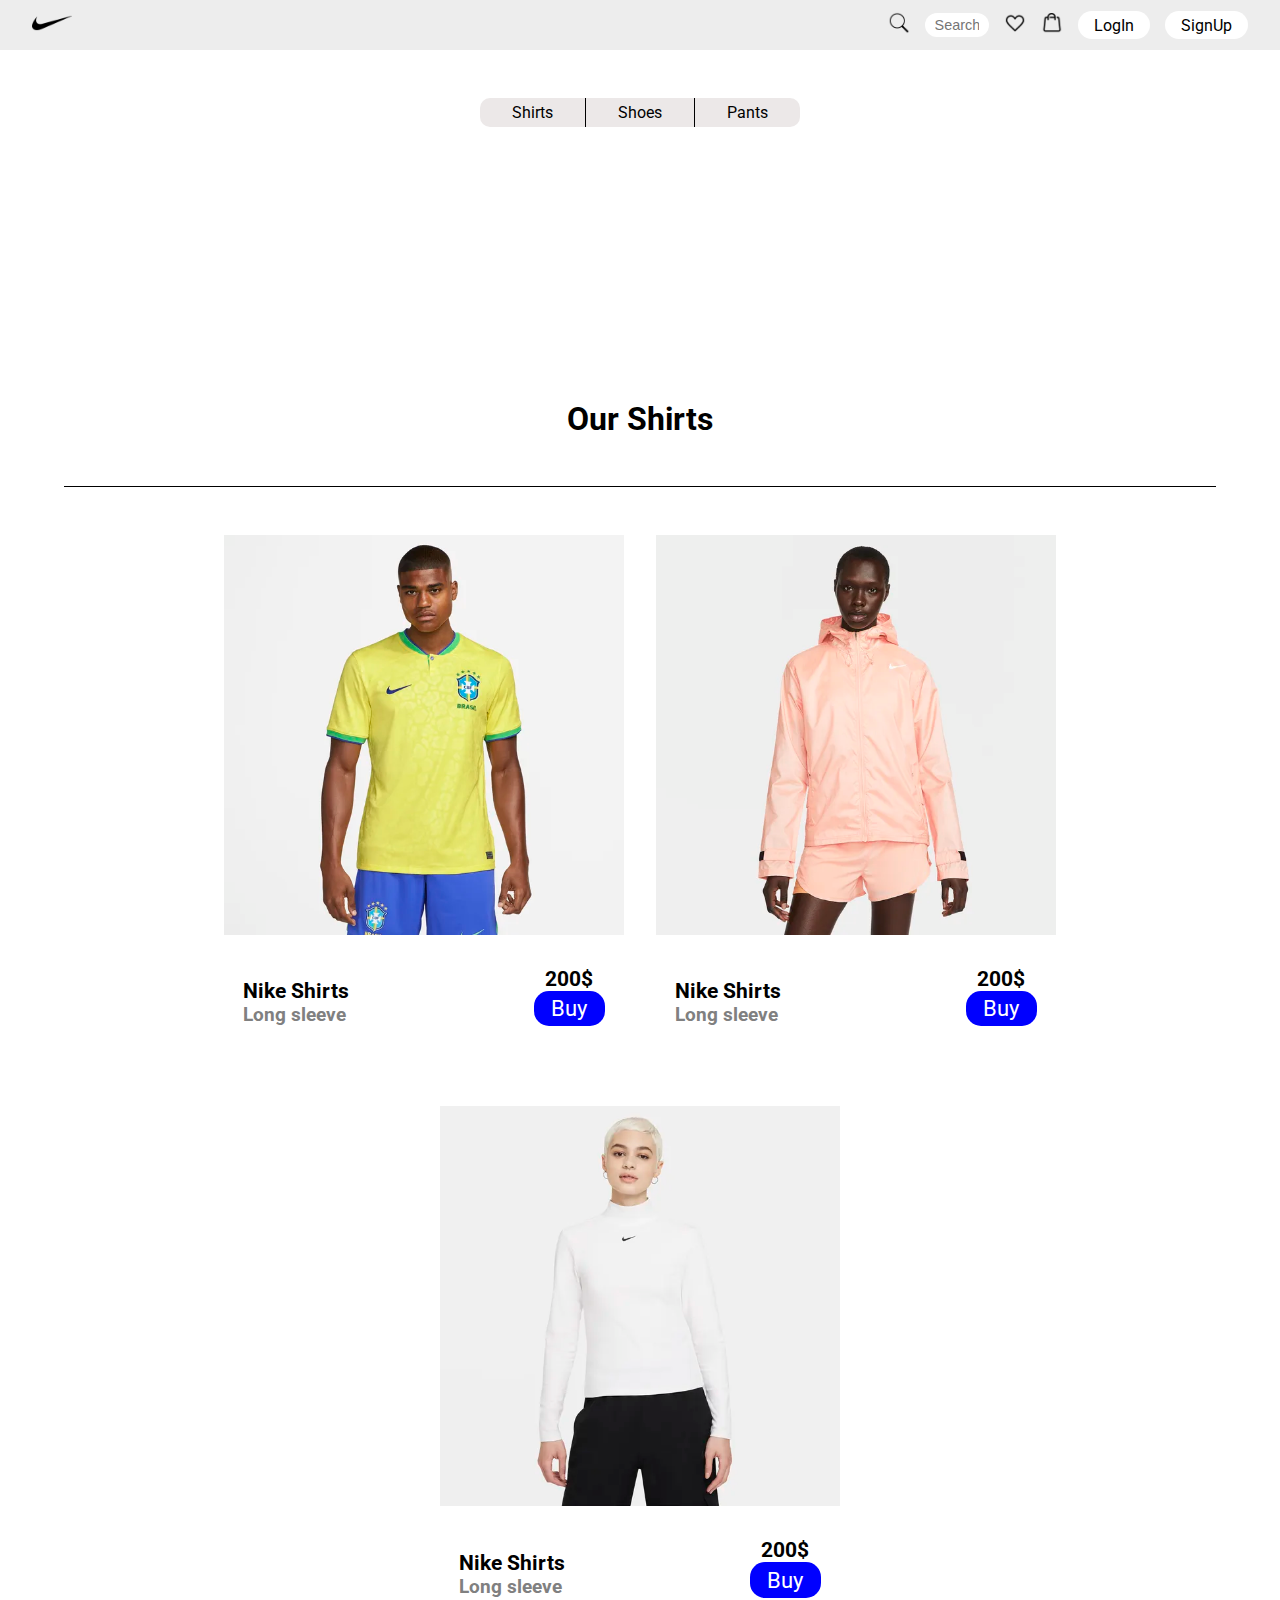
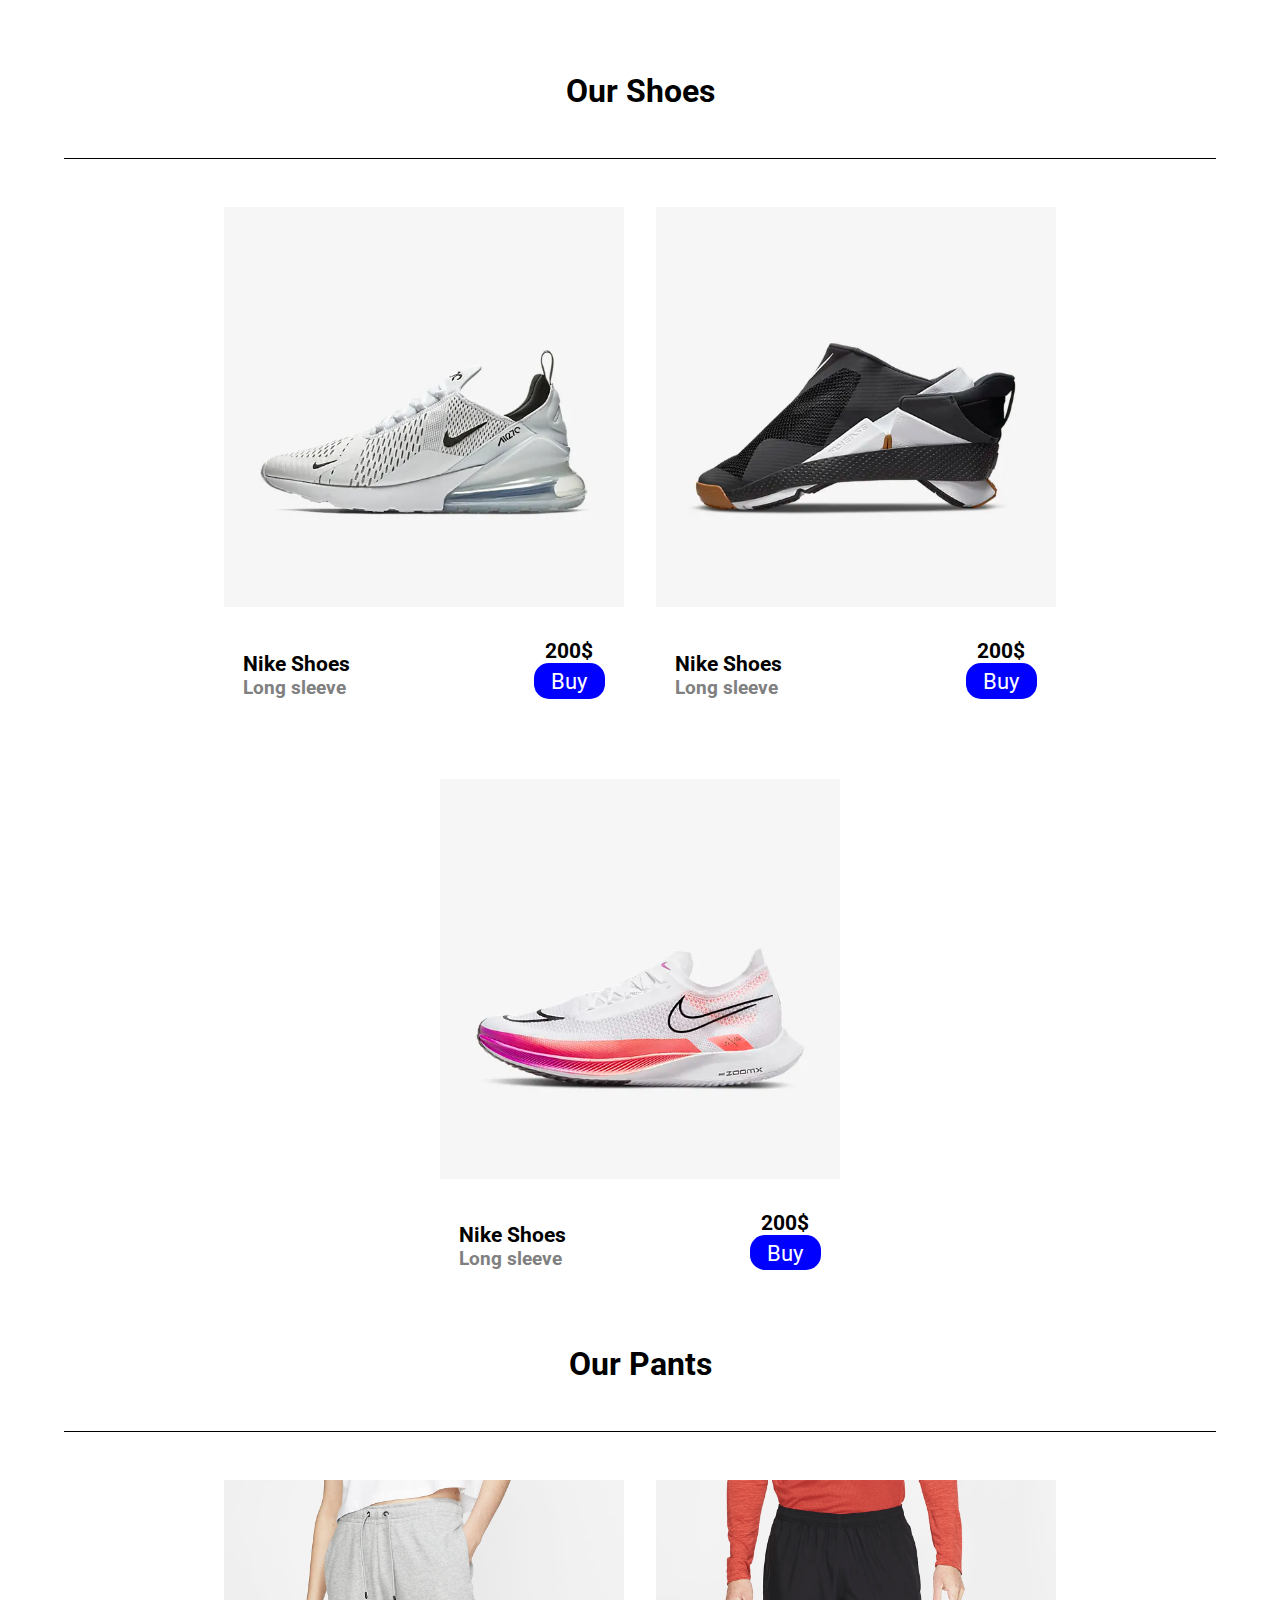
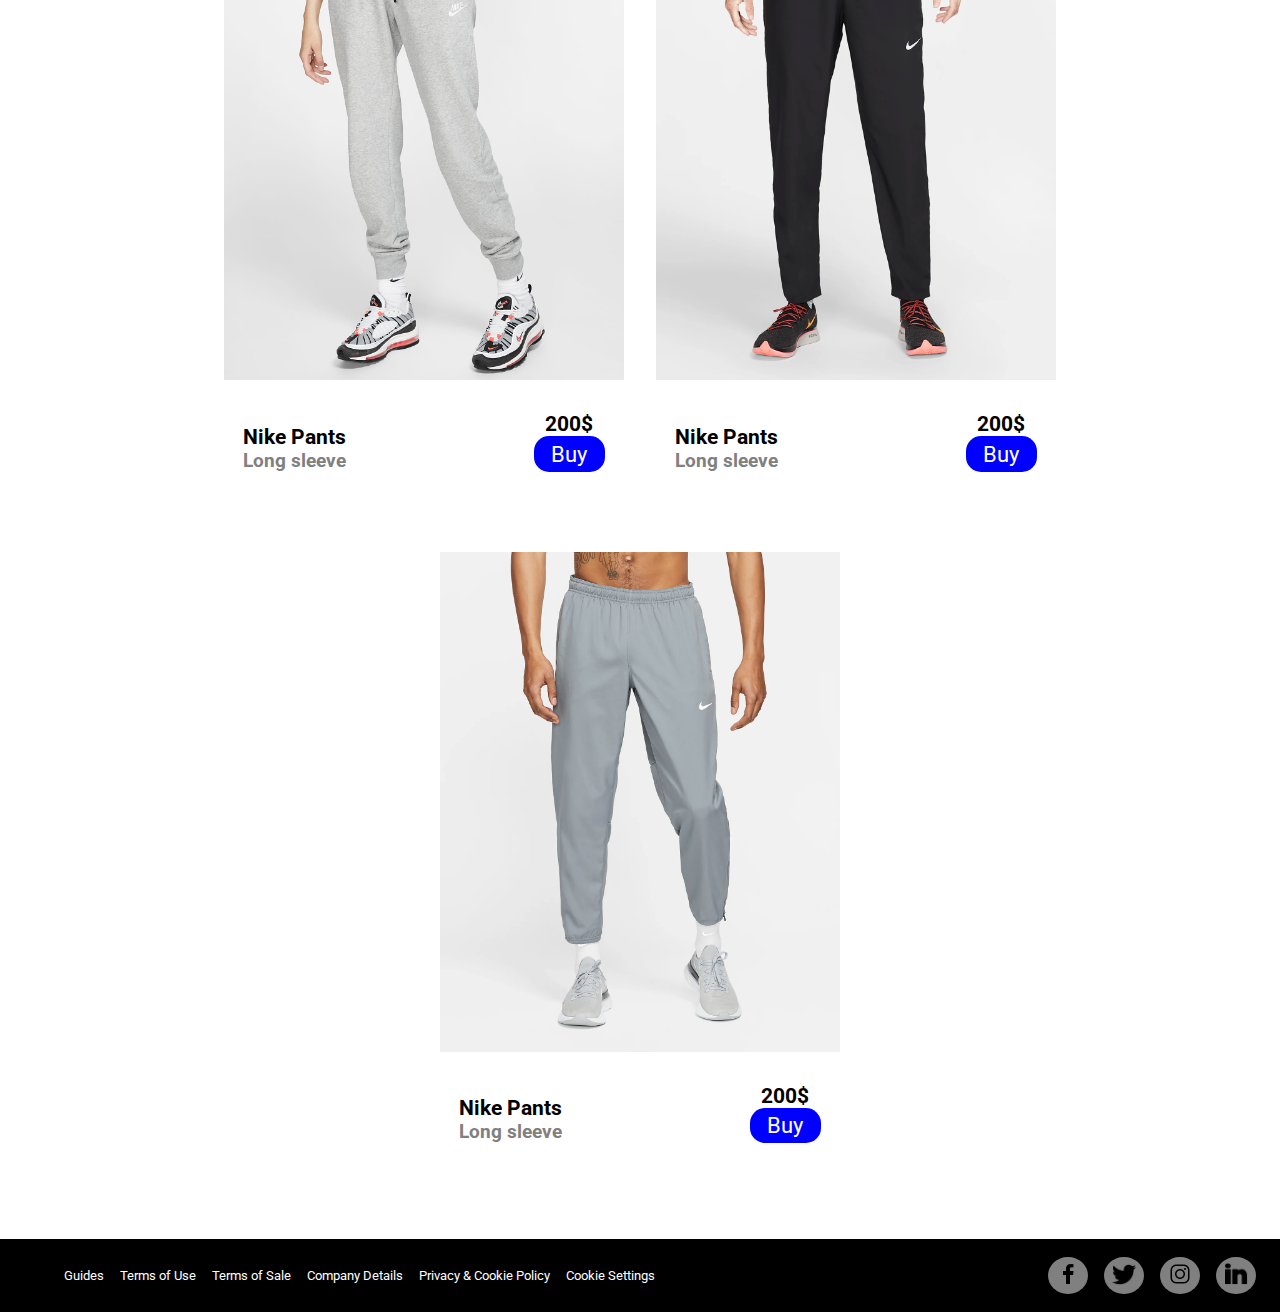
==== index.html @ b34432f9 "First vs" ====
<!DOCTYPE html>
<html lang="en">

<head>
    <meta charset="UTF-8">
    <meta http-equiv="X-UA-Compatible" content="IE=edge">
    <meta name="viewport" content="width=device-width, initial-scale=1.0">
    <title>Nikkkkkkke</title>
    <link rel="stylesheet" href="style.css">
</head>

<body>
    <header>
        <ul class="nav-top">
            <il id="logo"><a href=""><img src="icons8-nike-50.png" alt=""></a></il>
            <label for="search"><img src="icons8-search----1-50.png" alt=""></label>
            <input type="text" name="search" id="search" placeholder="Search">
            <il><img src="icons8-favorite----1-48.png" alt=""></il>
            <il><img src="icons8-shopping-bag-----1-48 (1).png" alt=""></il>
            <il>LogIn</il>
            <il>SignUp</il>
        </ul>
    </header>
    <div class="moveto">
        <a href="#shirt">Shirts</a>
        <a href="#shoe">Shoes</a>
        <a href="#pant">Pants</a>
    </div>
    <section class="video-top">
        <h1>You can be always be greater with Nike </h1>
        <video src="pexels-koolshooters-8533114.mp4" autoplay muted></video>
    </section>
    <section class="all-products">
        <h2 id="shirt">Our Shirts</h2>
        <section class="product">
            <div class="shirts">
                <img src="./shirts111.webp" alt="">
                <div class="sub-shirts">
                    <div class="shirts-h1">
                        <h6>Nike Shirts</h6>
                        <h6>Long sleeve</h6>
                    </div>
                    <div class="buy">
                        <h6>200$</h6>
                        <a href="shoes-1.html">Buy</a>
                    </div>
                </div>
            </div>

            <div class="shirts">
                <img src="./shirts222.webp" alt="">
                <div class="sub-shirts">
                    <div class="shirts-h1">
                        <h6>Nike Shirts</h6>
                        <h6>Long sleeve</h6>
                    </div>
                    <div class="buy">
                        <h6>200$</h6>
                        <a href="shoes-1.html">Buy</a>
                    </div>
                </div>
            </div>

            <div class="shirts">
                <img src="./shirts333.webp" alt="">
                <div class="sub-shirts">
                    <div class="shirts-h1">
                        <h6>Nike Shirts</h6>
                        <h6>Long sleeve</h6>
                    </div>
                    <div class="buy">
                        <h6>200$</h6>
                        <a href="shirts.html">Buy</a>
                    </div>
                </div>
            </div>
        </section>

        <h2 id="shoe">Our Shoes</h2>
        <section class="product">
            <div class="shoes">
                <img src="./shoes1.webp" alt="">
                <div class="sub-shoes">
                    <div class="shoes-h1">
                        <h6>Nike Shoes</h6>
                        <h6>Long sleeve</h6>
                    </div>
                    <div class="buy">
                        <h6>200$</h6>
                        <a href="shirts.html">Buy</a>
                    </div>
                </div>
            </div>
            <div class="shoes">
                <img src="./shoes2.webp" alt="">
                <div class="sub-shoes">
                    <div class="shoes-h1">
                        <h6>Nike Shoes</h6>
                        <h6>Long sleeve</h6>
                    </div>
                    <div class="buy">
                        <h6>200$</h6>
                        <a href="shirts.html">Buy</a>
                    </div>
                </div>
            </div>
            <div class="shoes">
                <img src="./shoes3.webp" alt="">
                <div class="sub-shoes">
                    <div class="shoes-h1">
                        <h6>Nike Shoes</h6>
                        <h6>Long sleeve</h6>
                    </div>
                    <div class="buy">
                        <h6>200$</h6>
                        <a href="shirts.html">Buy</a>
                    </div>
                </div>
            </div>
        </section>

        <h2 id="pant">Our Pants</h2>
        <section class="product">
            <div class="pants">
                <img src="./pants1.jpg" alt="">
                <div class="sub-pants">
                    <div class="pants-h1">
                        <h6>Nike Pants</h6>
                        <h6>Long sleeve</h6>
                    </div>
                    <div class="buy">
                        <h6>200$</h6>
                        <a href="pants-buy.html">Buy</a>
                    </div>
                </div>
            </div>
            <div class="pants">
                <img src="./pants2.webp" alt="">
                <div class="sub-pants">
                    <div class="pants-h1">
                        <h6>Nike Pants</h6>
                        <h6>Long sleeve</h6>
                    </div>
                    <div class="buy">
                        <h6>200$</h6>
                        <a href="pants-buy.html">Buy</a>
                    </div>
                </div>
            </div>
            <div class="pants">
                <img src="./pants3.webp" alt="">
                <div class="sub-pants">
                    <div class="pants-h1">
                        <h6>Nike Pants</h6>
                        <h6>Long sleeve</h6>
                    </div>
                    <div class="buy">
                        <h6>200$</h6>
                        <a href="pants-buy.html">Buy</a>
                    </div>
                </div>
            </div>
        </section>
    </section>
    <footer>
        <ul class="contact">
            <il> Guides</il>
            <il> Terms of Use</il>
            <il>Terms of Sale</il>
            <il>Company Details</il>
            <il>Privacy & Cookie Policy</il>
            <il>Cookie Settings</il>
        </ul>
        <ul class="nav-media">
            <il><a href=""><img src="icons8-facebook-f-48.png" alt=""></a></il>
            <il><a href=""><img src="icons8-twitter-50.png" alt=""></a></il>
            <il><a href=""><img src="icons8-instagram-48 (1).png" alt=""></a></il>
            <il><a href=""><img src="icons8-linkedin-2-50.png" alt=""></a></il>
        </ul>
    </footer>

</body>

</html>
---- style.css ----
@import url('https://fonts.googleapis.com/css2?family=Abril+Fatface&family=Amatic+SC:wght@700&family=Bad+Script&family=Cinzel:wght@500&family=Diplomata+SC&family=Lobster&family=Marck+Script&family=Merriweather:wght@700&family=Permanent+Marker&family=Roboto:wght@400;500;700;900&family=Shrikhand&display=swap');


body {
    font-family: 'Roboto', sans-serif;
    display: flex;
    align-items: center;
    justify-content: center;
    flex-direction: column;
    margin: 0;
}

* {
    box-sizing: border-box;
}

header {
    width: 100vw;
    position: sticky;
    top: 0;
    z-index: 100;
}

.nav-top {
    display: flex;
    justify-content: end;
    align-items: center;
    padding: .2rem 2rem;
    gap: 15px;
    background-color: rgb(237, 237, 237);
    /* color: white; */
    font-size: 1rem;
    margin-top: 0;
    margin-right: 0;
    /* width: 100%; */
    /* z-index: 10; */
}

input {
    border: none;
    padding-inline: .6rem;
    padding-block: .3rem;
    border-radius: 15px;
    width: 4rem;
    /* transition: ease 600ms; */

}

input:focus {
    /* background-color: whitesmoke; */
    outline: none;
    width: initial;
    border: .5px solid black;
}

input:hover {
    background-color: rgb(203, 200, 200);
    cursor: pointer;
}

input::placeholder {
    font-size: .9rem;
    /* color: white; */
}



.nav-top img {
    width: 22px;
    height: 22px;
}

#logo {
    margin-right: auto;
}

#logo img {
    width: 40px;
    height: 40px;
}

ul {
    width: 100%;
}

.nav-top il:last-child,
.nav-top il:nth-child(6) {
    background-color: rgb(255, 255, 255);
    padding: .3rem 1rem;
    border-radius: 15px;
}

.nav-top il:last-child:hover,
.nav-top il:nth-child(6):hover {
    background-color: rgb(187, 185, 185);
    cursor: pointer;
    color: white;
}

.moveto {
    width: 40rem;
    justify-content: center;
    display: flex;
    margin-block: 2rem;
}

.moveto a {
    text-decoration: none;
    /* margin-inline: 0; */
    width: max-content;
    background-color: rgb(236, 232, 232);
    padding: .3rem 2rem;
    color: black;
}

.moveto a:last-child {
    border-bottom-right-radius: 10px;
    border-top-right-radius: 10px;
    border-left: 1px solid black;
}

.moveto a:first-child {
    border-top-left-radius: 10px;
    border-bottom-left-radius: 10px;
    border-right: 1px solid black;
}

.moveto a:hover {
    background-color: black;
    color: white;
}

video {
    /* height: 90vw; */
    width: 70vw;
    /* position: ; */
    /* margin: auto; */
    /* padding: auto; */
}

.video-top {
    display: flex;
    flex-direction: column;
    align-items: center;
    justify-content: center;
    position: relative;
}

.video-top h1 {
    text-transform: uppercase;
    font-size: 3vw;
    color: white;
    position: absolute;
    top: 50;
    left: 50;
    transform: translateX(-50%);
    transform: translateY(-50%);
}

.all-products {
    margin-top: 4rem;
    display: flex;
    flex-direction: column;
    align-items: center;
    justify-content: center;
    margin-inline: 5vw;
    gap: 3rem;

}

.product {
    display: flex;
    align-items: center;
    justify-content: center;
    gap: 2rem;
    /* height: ; */
}

.shirts {
    display: flex;
    flex-direction: column;
    align-items: center;
}

.shirts img,
.shoes img,
.pants img {
    width: 400px;
    /* height: 500px; */
}

.shirts,
.shoes,
.pants {
    display: flex;
    flex-direction: column;
    /* align-items: center; */
    justify-content: center;
    align-items: center;
    gap: 2rem;
    margin-top: 3rem;
}

.sub-shirts,
.sub-shoes,
.sub-pants {
    width: 100%;
    display: flex;
    justify-content: space-between;
    padding-inline: 1.2rem;
    align-items: flex-end;
}

.buy {
    display: flex;
    flex-direction: column;
    align-items: center;

}

h6 {
    margin: 0;
    font-size: 1.2rem;
}

.product a {
    font-size: 1.4rem;
    text-decoration: none;
    background-color: blue;
    padding: 0.3rem 1.1rem;
    border-radius: 15px;
    color: white;
}

h6:first-child {
    font-size: 1.3rem;
}

h6:last-child {
    color: grey;
}

.product:last-child {
    margin-bottom: 3rem;
}

.product {
    border-top: 1px solid black;
    flex-wrap: wrap;
}

h2 {
    font-size: 2rem;
    margin-bottom: 0;
    /* margin-top: 6rem; */
}

footer {
    padding: 0.1rem 1.5rem;
    display: flex;
    justify-content: space-between;
    align-items: center;
    background-color: black;
    color: white;
    width: 100%;
    margin-top: 3rem;
}

.contact,
.nav-media {
    display: flex;
    align-items: center;
    gap: 1rem;
}

.contact {
    font-size: .8rem;
}

.nav-media {
    width: max-content;
}

.nav-media il {
    /* width: 40px;
    height: 40px; */
    text-decoration: none;
    border-radius: 50%;
    background-color: grey;
    padding: 0.5rem;
    padding-block: 0.3rem;
}

.nav-media img {
    width: 1.5rem;
    height: 1.5rem;
}

.nav-media il:hover {
    background-color: white;
}

@media (max-width:768px) {
    html {
        font-size: 3vw;
    }

    .product {
        flex-direction: column;
    }

}

@media (max-width:1000px) {

    .product {
        flex-wrap: wrap;
    }

    .product img {
        width: 80vw;
    }

    input {
        display: none;
    }


    .nav-top img {
        width: 1.5rem;
        height: 1.5rem;
    }

    footer {
        flex-wrap: wrap-reverse;
        align-items: center;
        justify-content: center;
    }

    .nav-media,
    .contact {
        flex-wrap: wrap;
        padding: 0;

    }

}
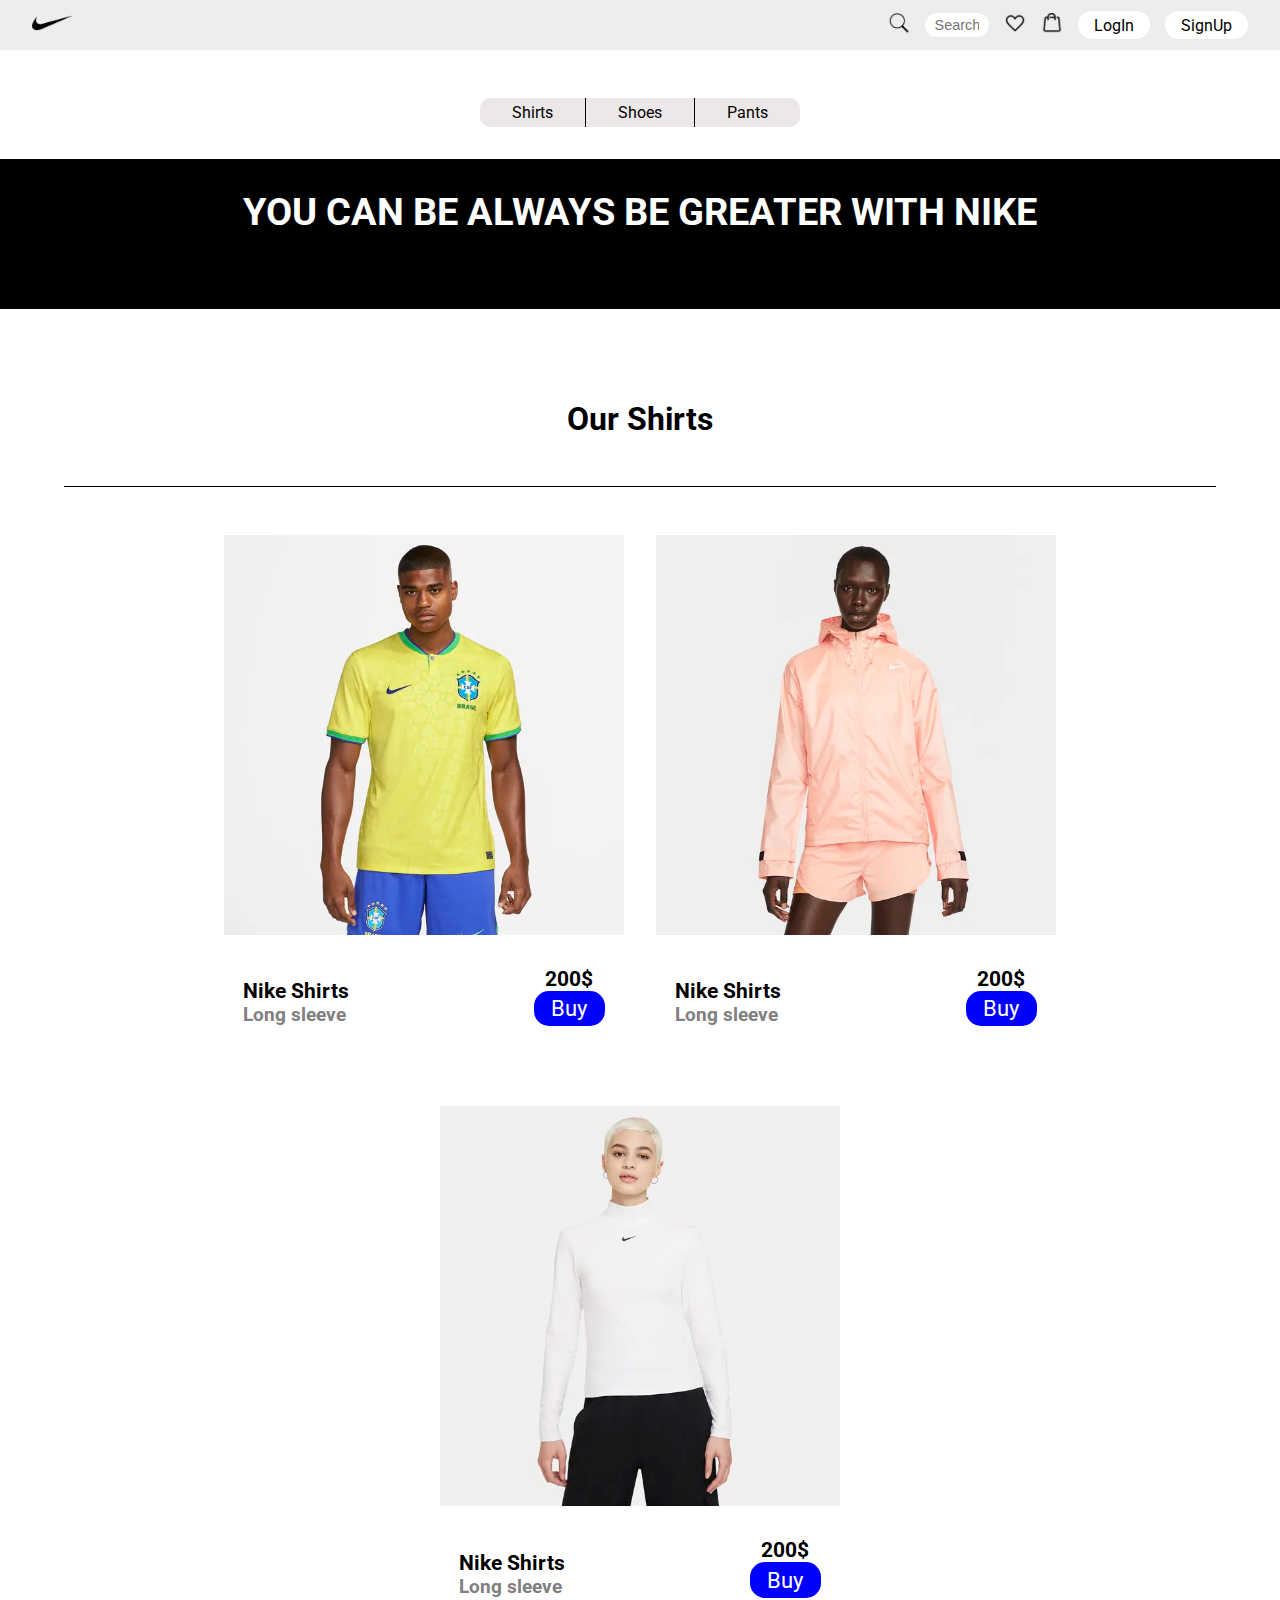
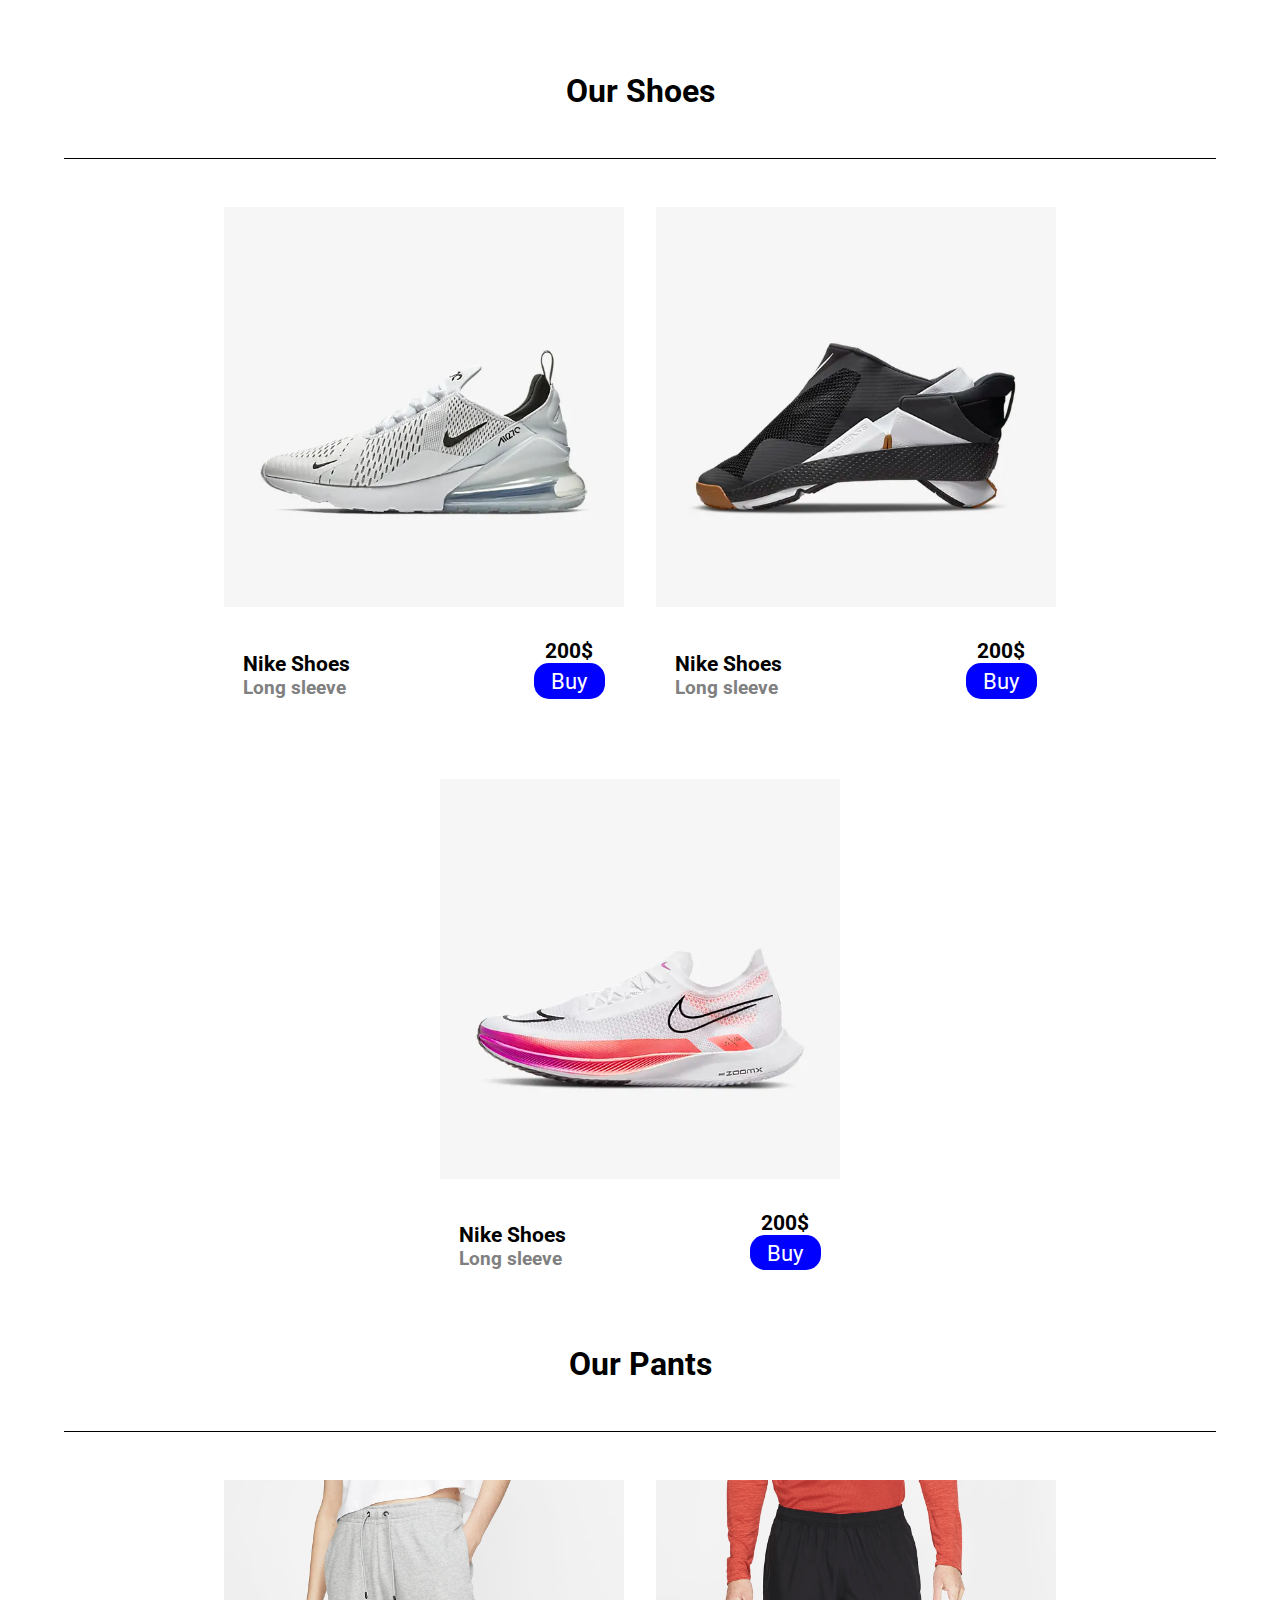
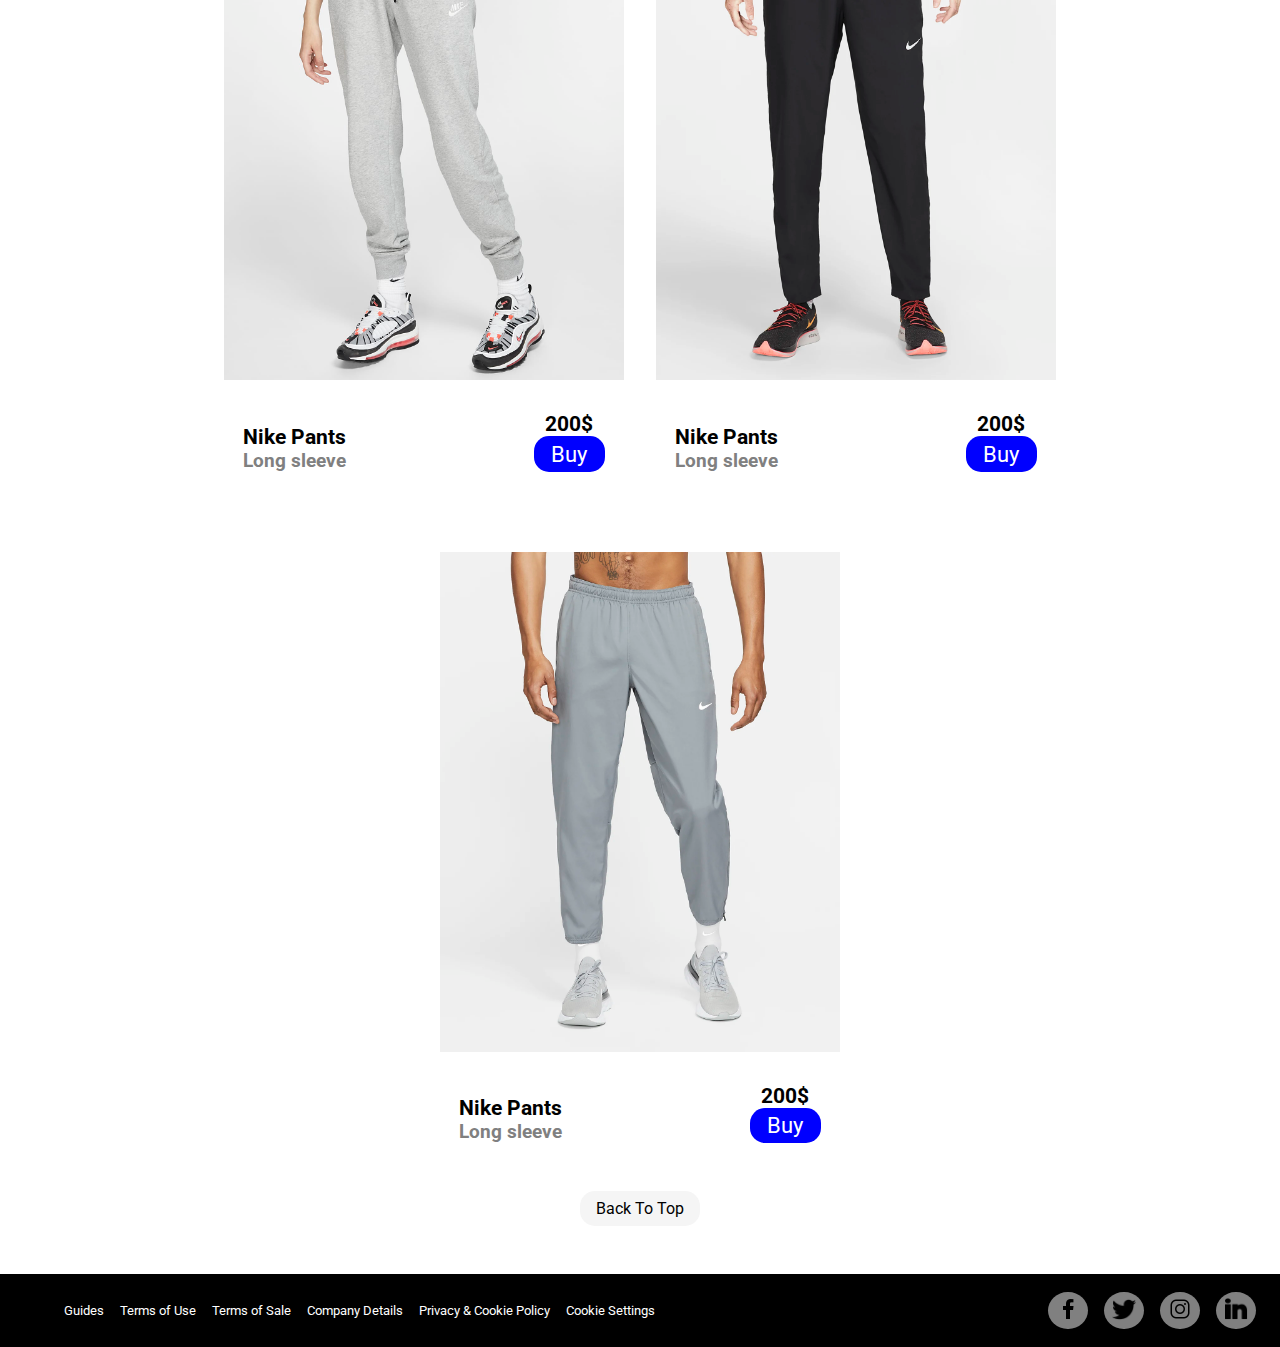
==== commit ebb50022: "added recommed" ====
--- a/index.html
+++ b/index.html
@@ -9,7 +9,7 @@
     <link rel="stylesheet" href="style.css">
 </head>
 
-<body>
+<body id="Top">
     <header>
         <ul class="nav-top">
             <il id="logo"><a href=""><img src="icons8-nike-50.png" alt=""></a></il>
@@ -70,7 +70,7 @@
                     </div>
                     <div class="buy">
                         <h6>200$</h6>
-                        <a href="shirts.html">Buy</a>
+                        <a href="shoes-1.html">Buy</a>
                     </div>
                 </div>
             </div>
@@ -162,6 +162,7 @@
             </div>
         </section>
     </section>
+    <a id="backto" href="#Top">Back To Top</a>
     <footer>
         <ul class="contact">
             <il> Guides</il>
--- a/style.css
+++ b/style.css
@@ -1,5 +1,8 @@
 @import url('https://fonts.googleapis.com/css2?family=Abril+Fatface&family=Amatic+SC:wght@700&family=Bad+Script&family=Cinzel:wght@500&family=Diplomata+SC&family=Lobster&family=Marck+Script&family=Merriweather:wght@700&family=Permanent+Marker&family=Roboto:wght@400;500;700;900&family=Shrikhand&display=swap');
 
+html {
+    scroll-behavior: smooth;
+}
 
 body {
     font-family: 'Roboto', sans-serif;
@@ -15,7 +18,7 @@
 }
 
 header {
-    width: 100vw;
+    width: 100%;
     position: sticky;
     top: 0;
     z-index: 100;
@@ -98,7 +101,7 @@
 }
 
 .moveto {
-    width: 40rem;
+    width: 100%;
     justify-content: center;
     display: flex;
     margin-block: 2rem;
@@ -144,6 +147,8 @@
     align-items: center;
     justify-content: center;
     position: relative;
+    width: 100%;
+    background-color: black;
 }
 
 .video-top h1 {
@@ -300,9 +305,22 @@
     background-color: white;
 }
 
+#backto {
+    text-decoration: none;
+    color: black;
+    padding: .5rem 1rem;
+    background-color: whitesmoke;
+    border-radius: 15px;
+}
+
+#backto:hover {
+    color: white;
+    background-color: black;
+}
+
 @media (max-width:768px) {
     html {
-        font-size: 3vw;
+        font-size: 3.5vw;
     }
 
     .product {
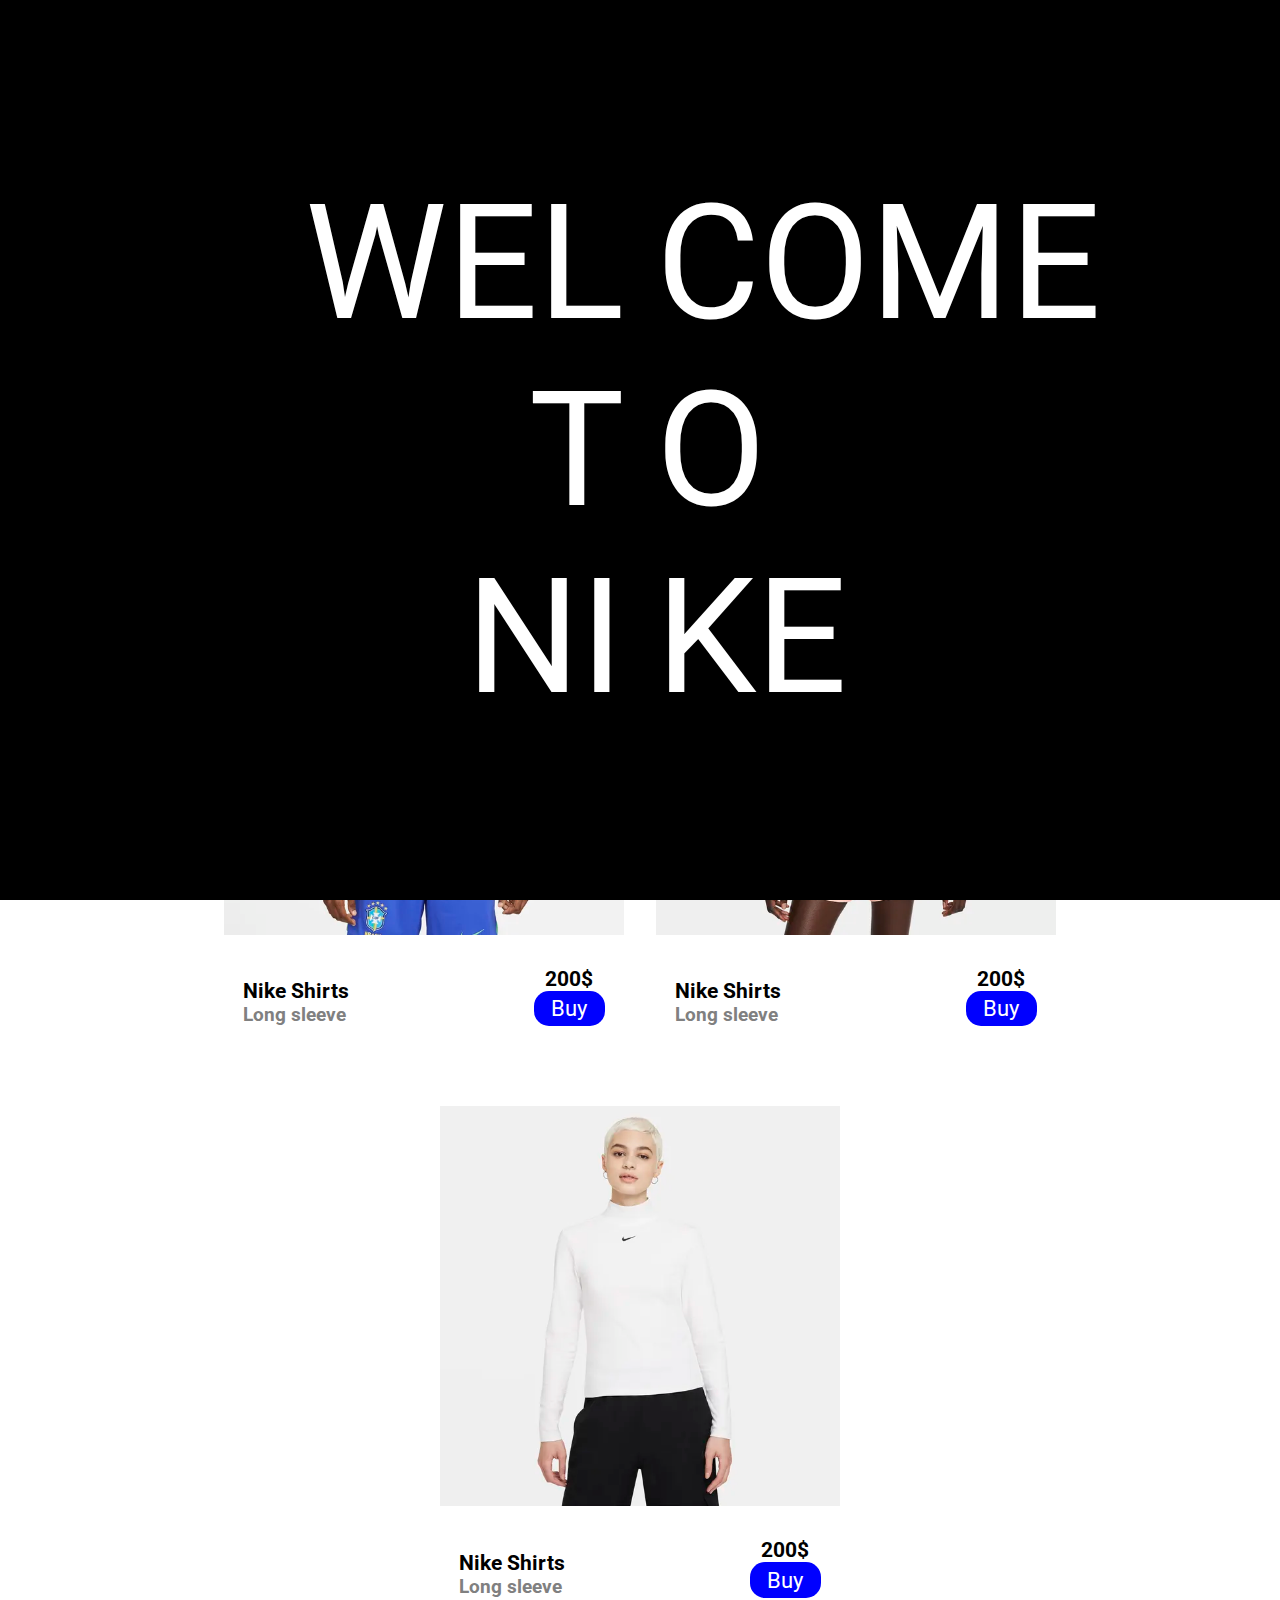
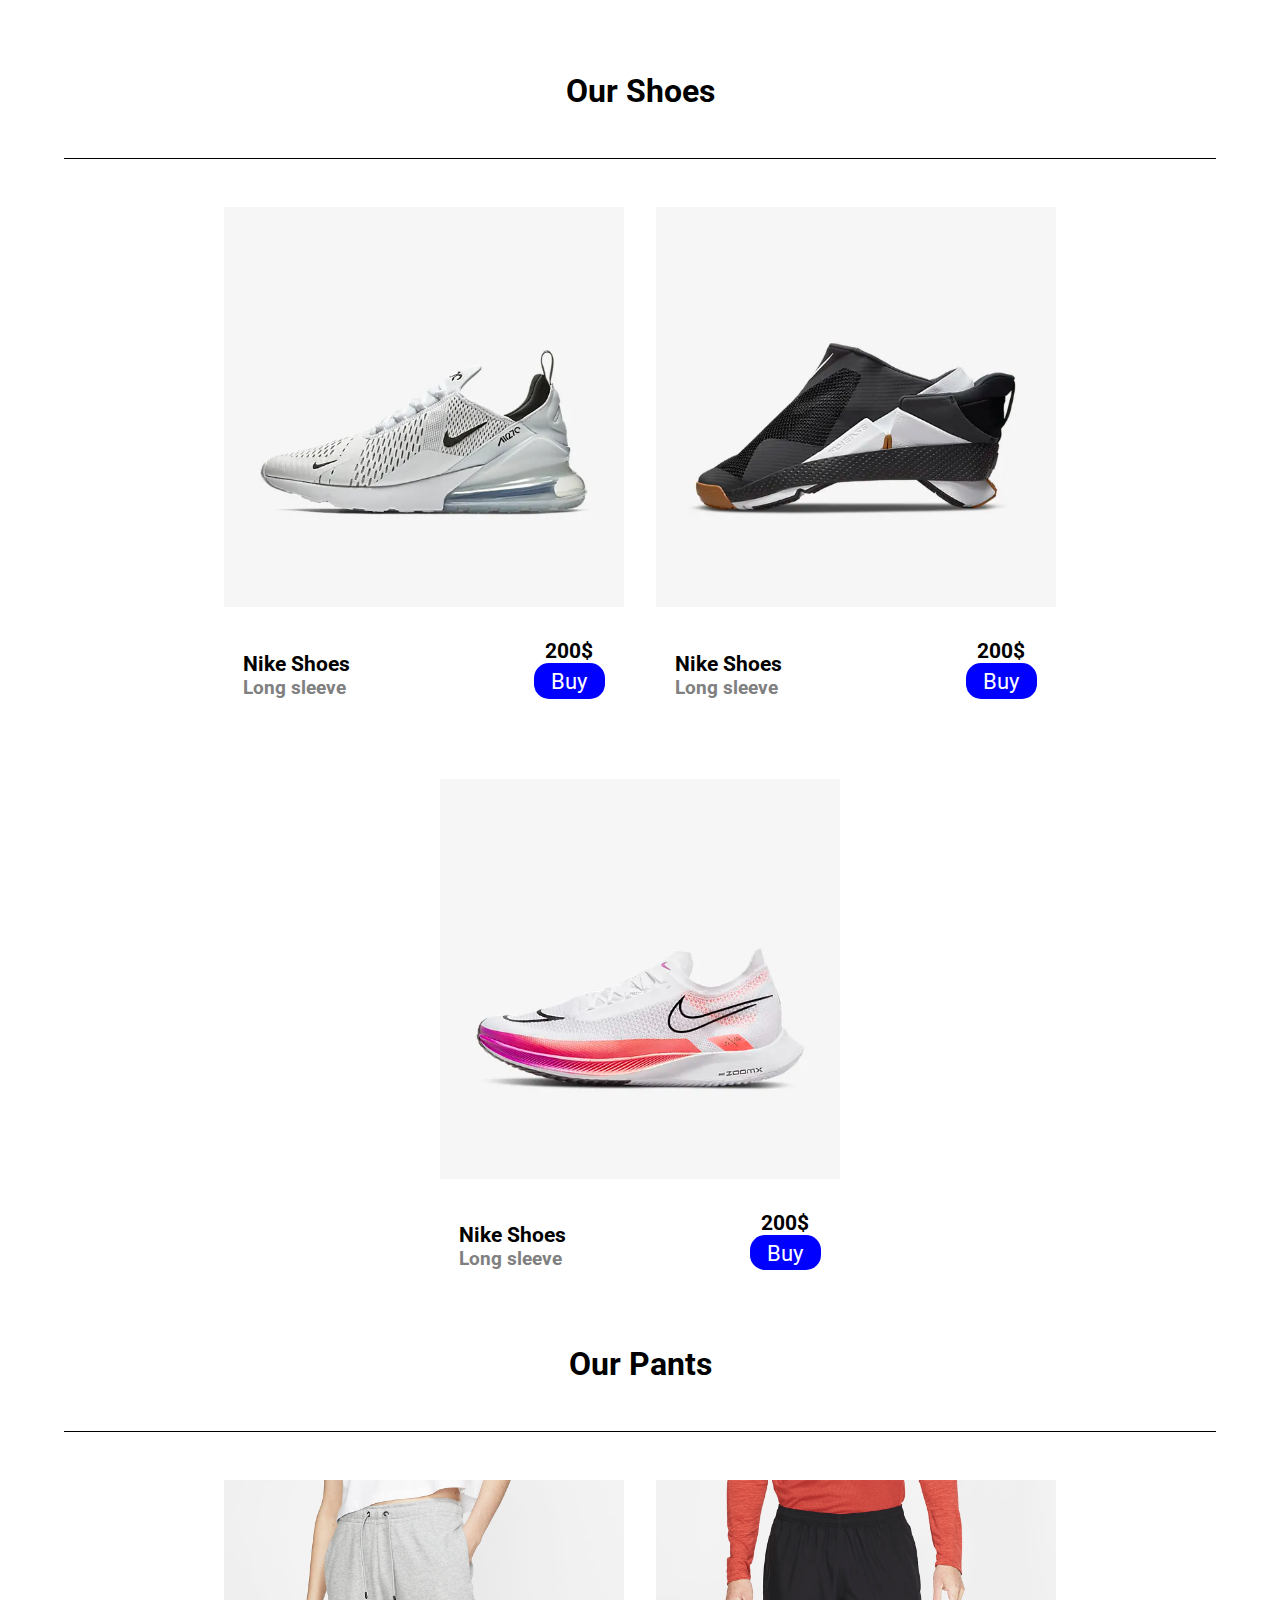
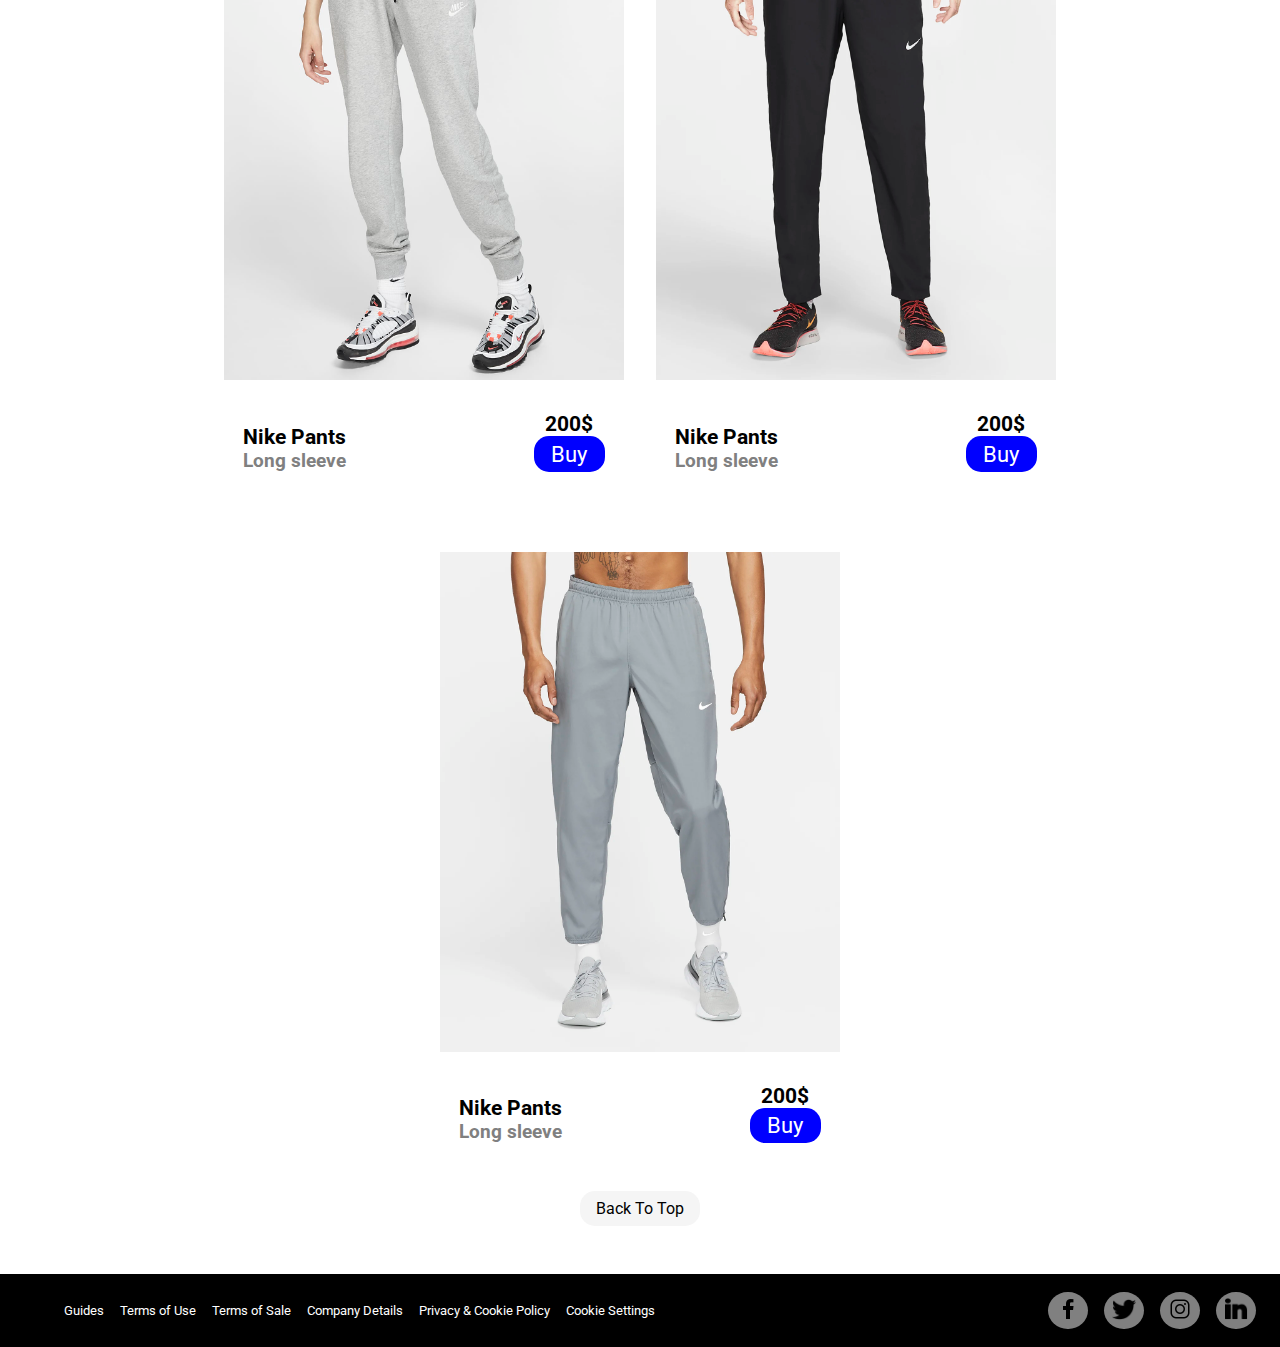
==== commit c7bf3013: "Add animation" ====
--- a/index.html
+++ b/index.html
@@ -21,6 +21,8 @@
             <il>SignUp</il>
         </ul>
     </header>
+    <div class="anim1"><span>WEL</span><span>T</span> <span>NI</span> </div>
+    <div class="anim2"><span>COME</span><span>O</span> <span>KE</span> </div>
     <div class="moveto">
         <a href="#shirt">Shirts</a>
         <a href="#shoe">Shoes</a>
@@ -173,10 +175,10 @@
             <il>Cookie Settings</il>
         </ul>
         <ul class="nav-media">
-            <il><a href=""><img src="icons8-facebook-f-48.png" alt=""></a></il>
-            <il><a href=""><img src="icons8-twitter-50.png" alt=""></a></il>
-            <il><a href=""><img src="icons8-instagram-48 (1).png" alt=""></a></il>
-            <il><a href=""><img src="icons8-linkedin-2-50.png" alt=""></a></il>
+            <il><a href="https://facebook.com"><img src="icons8-facebook-f-48.png" alt=""></a></il>
+            <il><a href="https://twitter.com"><img src="icons8-twitter-50.png" alt=""></a></il>
+            <il><a href="https://instagram.com"><img src="icons8-instagram-48 (1).png" alt=""></a></il>
+            <il><a href="https://linkedin.com"><img src="icons8-linkedin-2-50.png" alt=""></a></il>
         </ul>
     </footer>
 
--- a/style.css
+++ b/style.css
@@ -318,6 +318,110 @@
     background-color: black;
 }
 
+.anim1 {
+    position: absolute;
+    background-color: black;
+    color: white;
+    font-size: 10rem;
+    width: 50vw;
+    height: 100vh;
+    top: 0;
+    left: 0;
+    z-index: 100000;
+    display: flex;
+    justify-content: center;
+    align-items: flex-end;
+    flex-direction: column;
+    padding-right: 1rem;
+    -webkit-animation: slide-rotate-ver-r-fwd 2.5s cubic-bezier(.455, .03, .515, .955) both;
+    animation: slide-rotate-ver-r-fwd 2.5s cubic-bezier(.455, .03, .515, .955) both;
+}
+
+.anim2 {
+    display: flex;
+    flex-direction: column;
+    justify-content: center;
+    /* align-items: center; */
+    position: absolute;
+    padding-left: 1rem;
+    background-color: black;
+    color: white;
+    font-size: 10rem;
+    width: 50vw;
+    height: 100vh;
+    right: 0;
+    top: 0;
+    z-index: 100000;
+    /* transform: translateX(170px); */
+    -webkit-animation: slide-rotate-ver-l-fwd 2.5s cubic-bezier(.455, .03, .515, .955) both;
+    animation: slide-rotate-ver-l-fwd 2.5s cubic-bezier(.455, .03, .515, .955) both;
+}
+
+@-webkit-keyframes slide-rotate-ver-l-fwd {
+    0% {
+        -webkit-transform: translateX(0) translateZ(0) rotateY(0);
+        transform: translateX(0) translateZ(0) rotateY(0);
+        -webkit-transform-origin: center right;
+        transform-origin: center right
+    }
+
+    100% {
+        -webkit-transform: translateZ(130px) rotateY(90deg);
+        transform: translateZ(130px) rotateY(90deg);
+        -webkit-transform-origin: center right;
+        transform-origin: center right
+    }
+}
+
+@keyframes slide-rotate-ver-l-fwd {
+    0% {
+        -webkit-transform: translateZ(0) rotateY(0);
+        transform: translateZ(0) rotateY(0);
+        -webkit-transform-origin: center right;
+        transform-origin: center right
+    }
+
+    100% {
+        -webkit-transform: translateX(-1px) translateZ(130px) rotateY(90deg);
+        transform: translateX(-1px) translateZ(130px) rotateY(90deg);
+        -webkit-transform-origin: center right;
+        transform-origin: center right
+    }
+}
+
+@-webkit-keyframes slide-rotate-ver-r-fwd {
+    0% {
+        -webkit-transform: translateX(0) translateZ(0) rotateY(0);
+        transform: translateX(0) translateZ(0) rotateY(0);
+        -webkit-transform-origin: center left;
+        transform-origin: center left
+    }
+
+    100% {
+        -webkit-transform: translateZ(130px) rotateY(-90deg);
+        transform: translateZ(130px) rotateY(-90deg);
+        -webkit-transform-origin: center left;
+        transform-origin: center left
+    }
+}
+
+@keyframes slide-rotate-ver-r-fwd {
+    0% {
+        -webkit-transform: translateX(0) translateZ(0) rotateY(0);
+        transform: translateX(0) translateZ(0) rotateY(0);
+        -webkit-transform-origin: center left;
+        transform-origin: center left
+    }
+
+    100% {
+        -webkit-transform: translateZ(130px) rotateY(-90deg);
+        transform: translateZ(130px) rotateY(-90deg);
+        -webkit-transform-origin: center left;
+        transform-origin: center left
+    }
+}
+
+
 @media (max-width:768px) {
     html {
         font-size: 3.5vw;
